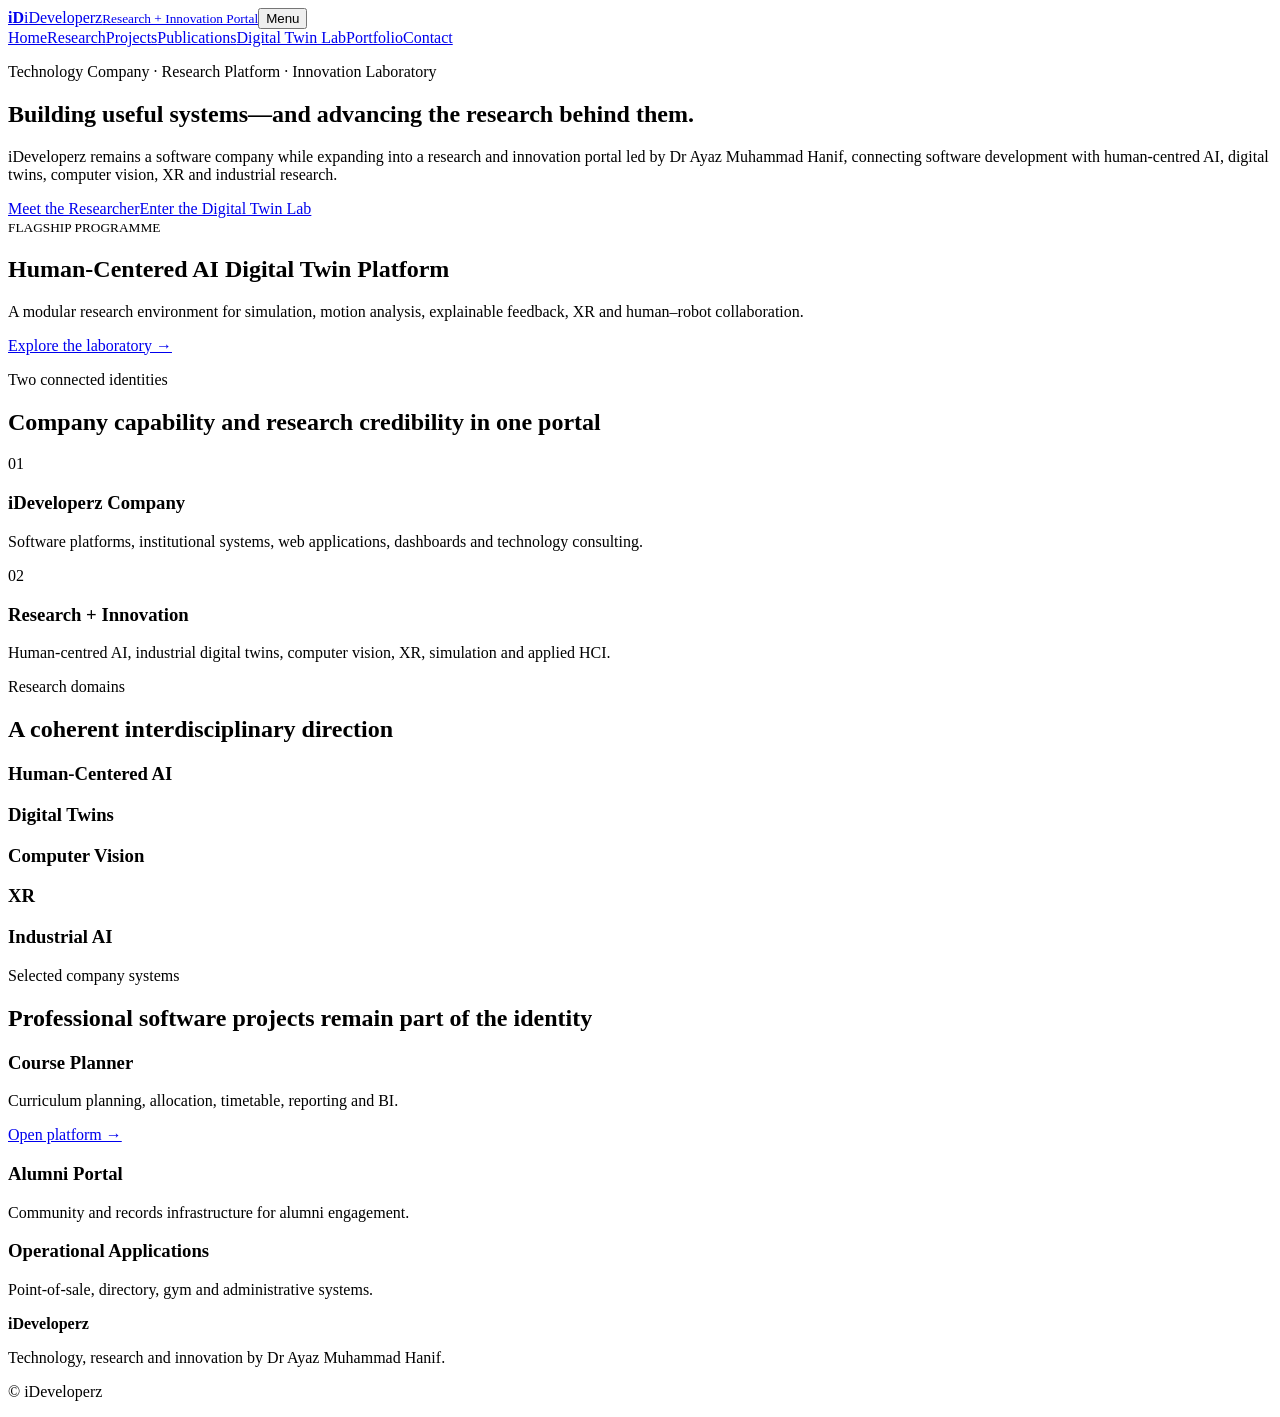
==== index.html @ bd7d1faa "Add iDeveloperz Research + Innovation Portal" ====
<!doctype html><html lang="en"><head><meta charset="utf-8"><meta name="viewport" content="width=device-width,initial-scale=1"><meta name="description" content="Company and research portal."><title>iDeveloperz | Research + Innovation Portal</title><link rel="preconnect" href="https://fonts.googleapis.com"><link rel="preconnect" href="https://fonts.gstatic.com" crossorigin><link href="https://fonts.googleapis.com/css2?family=Manrope:wght@400;600;700;800&family=Playfair+Display:wght@600;700&display=swap" rel="stylesheet"><link rel="stylesheet" href="assets/css/style.css"></head><body>
<header><div class="wrap nav"><a class="brand" href="index.html"><b>iD</b><span>iDeveloperz<small>Research + Innovation Portal</small></span></a><button id="menu">Menu</button><nav>
<a href="index.html">Home</a><a href="research.html">Research</a><a href="projects.html">Projects</a><a href="publications.html">Publications</a><a href="digital-twin-lab.html">Digital Twin Lab</a><a href="portfolio.html">Portfolio</a><a href="contact.html">Contact</a>
</nav></div></header>
<main>
<section class="hero"><div class="wrap grid2"><div><p class="eyebrow">Technology Company · Research Platform · Innovation Laboratory</p><h1>Building useful systems—and advancing the research behind them.</h1><p class="lead">iDeveloperz remains a software company while expanding into a research and innovation portal led by Dr Ayaz Muhammad Hanif, connecting software development with human-centred AI, digital twins, computer vision, XR and industrial research.</p><div class="actions"><a class="btn dark" href="research.html">Meet the Researcher</a><a class="btn" href="digital-twin-lab.html">Enter the Digital Twin Lab</a></div></div><aside class="darkcard"><small>FLAGSHIP PROGRAMME</small><h2>Human-Centered AI Digital Twin Platform</h2><p>A modular research environment for simulation, motion analysis, explainable feedback, XR and human–robot collaboration.</p><a href="digital-twin-lab.html">Explore the laboratory →</a></aside></div></section>
<section><div class="wrap"><div class="heading"><p class="eyebrow">Two connected identities</p><h2>Company capability and research credibility in one portal</h2></div><div class="cards two"><article><span>01</span><h3>iDeveloperz Company</h3><p>Software platforms, institutional systems, web applications, dashboards and technology consulting.</p></article><article><span>02</span><h3>Research + Innovation</h3><p>Human-centred AI, industrial digital twins, computer vision, XR, simulation and applied HCI.</p></article></div></div></section>
<section class="alt"><div class="wrap"><div class="heading"><p class="eyebrow">Research domains</p><h2>A coherent interdisciplinary direction</h2></div><div class="cards five"><article><h3>Human-Centered AI</h3></article><article><h3>Digital Twins</h3></article><article><h3>Computer Vision</h3></article><article><h3>XR</h3></article><article><h3>Industrial AI</h3></article></div></div></section>
<section><div class="wrap"><div class="heading"><p class="eyebrow">Selected company systems</p><h2>Professional software projects remain part of the identity</h2></div><div class="cards three"><article><h3>Course Planner</h3><p>Curriculum planning, allocation, timetable, reporting and BI.</p><a href="https://ideveloperz.com/course-planner/">Open platform →</a></article><article><h3>Alumni Portal</h3><p>Community and records infrastructure for alumni engagement.</p></article><article><h3>Operational Applications</h3><p>Point-of-sale, directory, gym and administrative systems.</p></article></div></div></section>
</main>
<footer><div class="wrap foot"><div><b>iDeveloperz</b><p>Technology, research and innovation by Dr Ayaz Muhammad Hanif.</p></div><p>© <span id="year"></span> iDeveloperz</p></div></footer><script src="assets/js/script.js"></script>
</body></html>
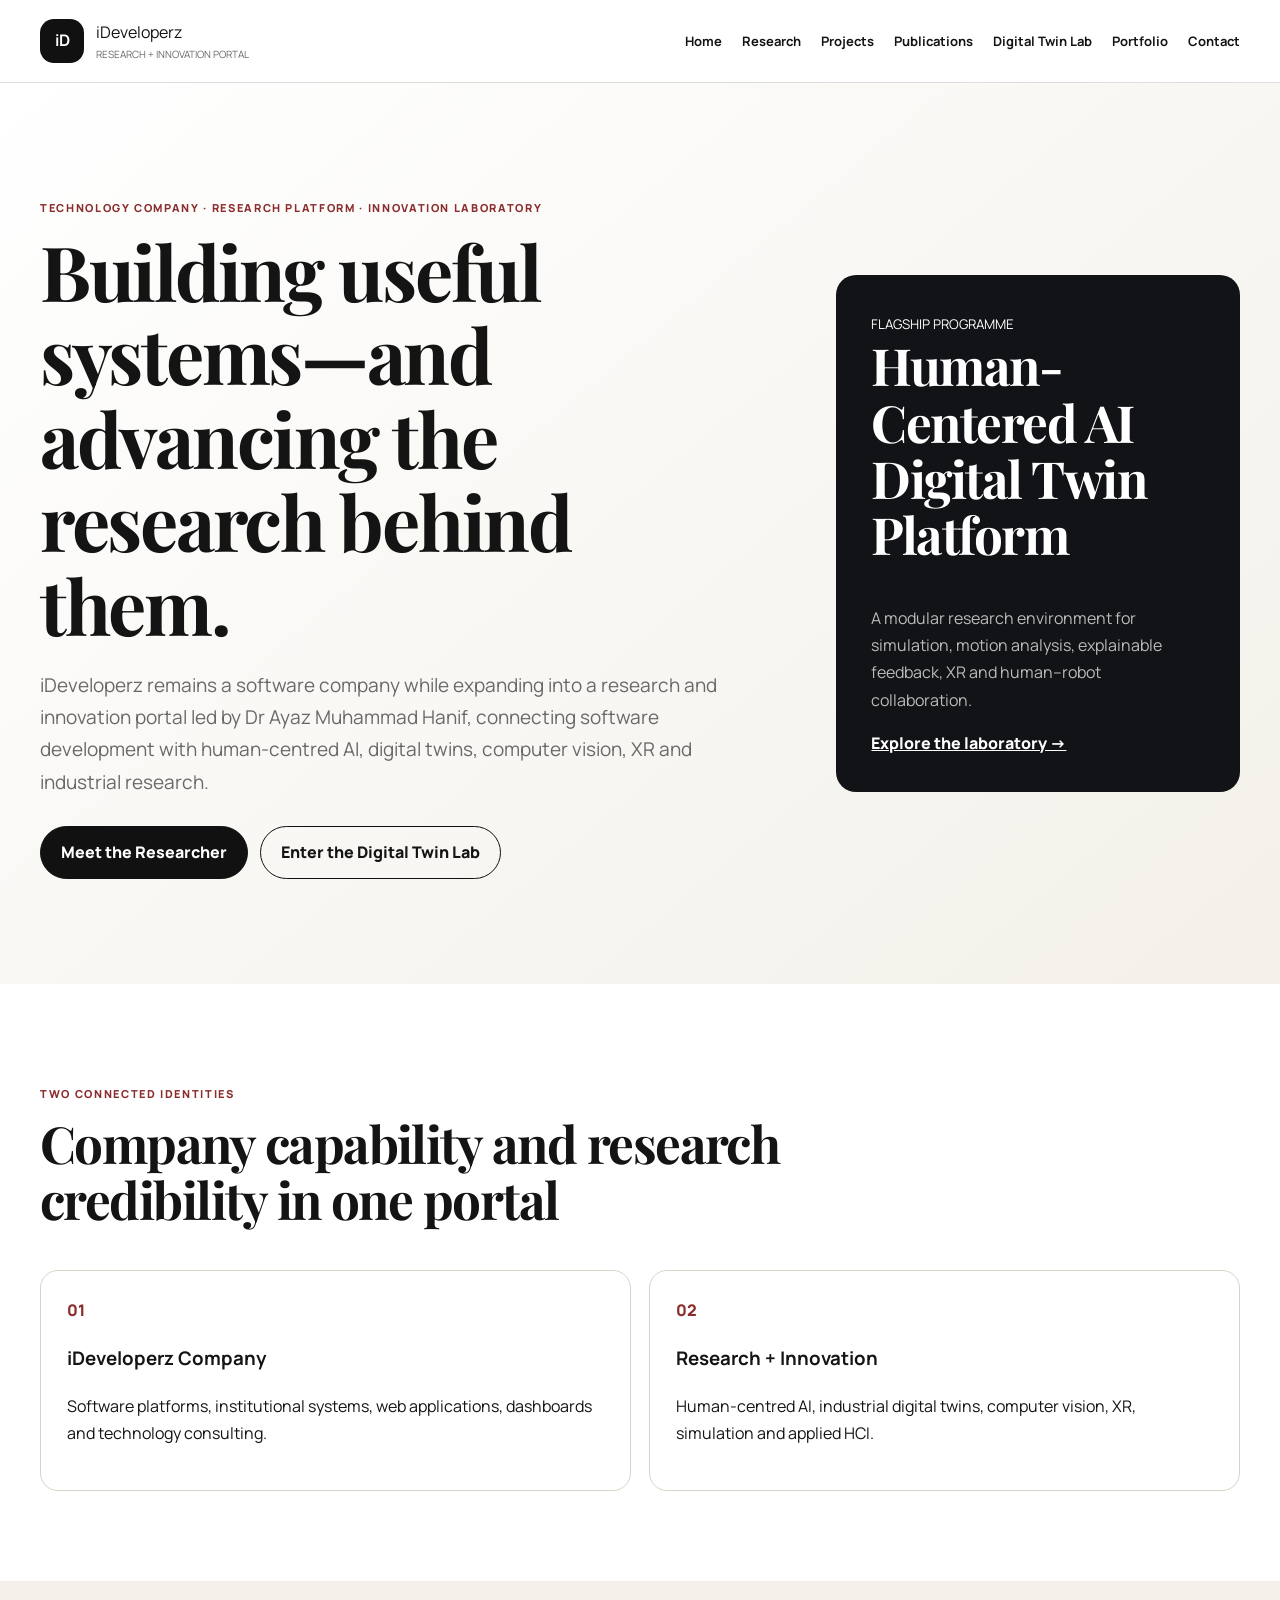
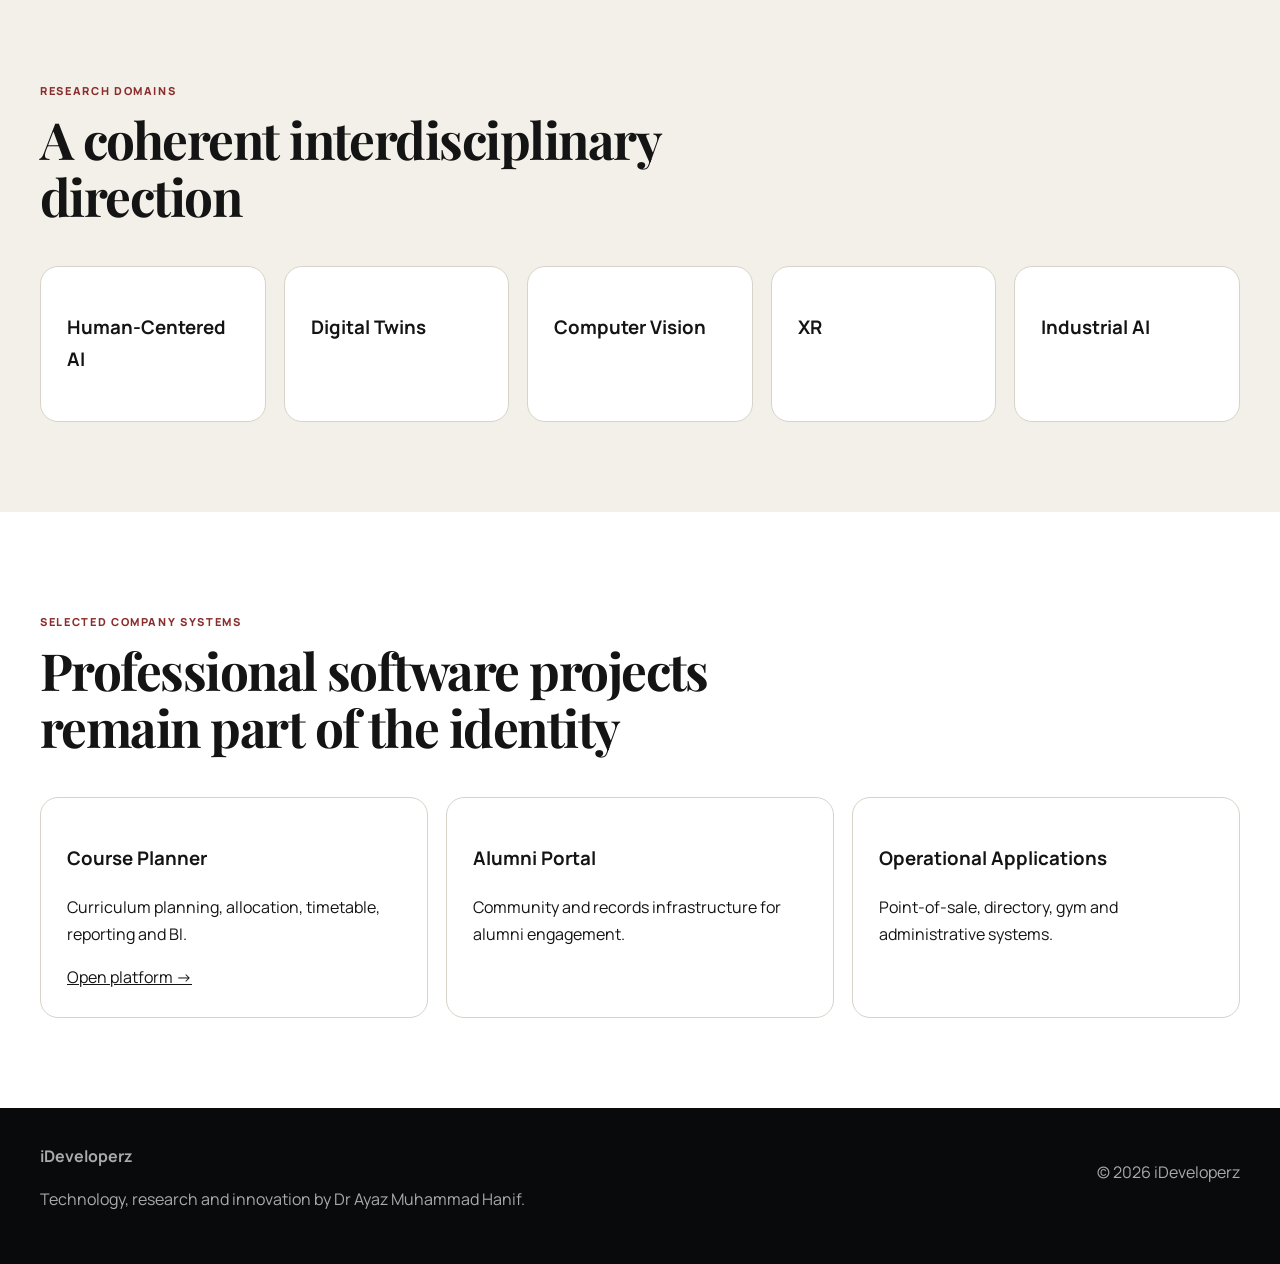
==== commit 7ad24297: "Improve SEO accessibility and crawler controls" ====
--- a/index.html
+++ b/index.html
@@ -1,4 +1,4 @@
-<!doctype html><html lang="en"><head><meta charset="utf-8"><meta name="viewport" content="width=device-width,initial-scale=1"><meta name="description" content="Company and research portal."><title>iDeveloperz | Research + Innovation Portal</title><link rel="preconnect" href="https://fonts.googleapis.com"><link rel="preconnect" href="https://fonts.gstatic.com" crossorigin><link href="https://fonts.googleapis.com/css2?family=Manrope:wght@400;600;700;800&family=Playfair+Display:wght@600;700&display=swap" rel="stylesheet"><link rel="stylesheet" href="assets/css/style.css"></head><body>
+<!doctype html><html lang="en"><head><meta charset="utf-8"><meta name="viewport" content="width=device-width,initial-scale=1"><meta name="description" content="iDeveloperz connects software systems with human-centred AI, digital twins, computer vision, XR and industrial research."><link rel="canonical" href="https://www.ideveloperz.com/"><meta property="og:title" content="iDeveloperz | Research + Innovation Portal"><meta property="og:description" content="Software, research and innovation led by Dr Ayaz Muhammad Hanif."><meta property="og:type" content="website"><meta property="og:url" content="https://www.ideveloperz.com/"><title>iDeveloperz | Research + Innovation Portal</title><link rel="preconnect" href="https://fonts.googleapis.com"><link rel="preconnect" href="https://fonts.gstatic.com" crossorigin><link href="https://fonts.googleapis.com/css2?family=Manrope:wght@400;600;700;800&family=Playfair+Display:wght@600;700&display=swap" rel="stylesheet"><link rel="stylesheet" href="assets/css/style.css"></head><body>
 <header><div class="wrap nav"><a class="brand" href="index.html"><b>iD</b><span>iDeveloperz<small>Research + Innovation Portal</small></span></a><button id="menu">Menu</button><nav>
 <a href="index.html">Home</a><a href="research.html">Research</a><a href="projects.html">Projects</a><a href="publications.html">Publications</a><a href="digital-twin-lab.html">Digital Twin Lab</a><a href="portfolio.html">Portfolio</a><a href="contact.html">Contact</a>
 </nav></div></header>
@@ -9,4 +9,4 @@
 <section><div class="wrap"><div class="heading"><p class="eyebrow">Selected company systems</p><h2>Professional software projects remain part of the identity</h2></div><div class="cards three"><article><h3>Course Planner</h3><p>Curriculum planning, allocation, timetable, reporting and BI.</p><a href="https://ideveloperz.com/course-planner/">Open platform →</a></article><article><h3>Alumni Portal</h3><p>Community and records infrastructure for alumni engagement.</p></article><article><h3>Operational Applications</h3><p>Point-of-sale, directory, gym and administrative systems.</p></article></div></div></section>
 </main>
 <footer><div class="wrap foot"><div><b>iDeveloperz</b><p>Technology, research and innovation by Dr Ayaz Muhammad Hanif.</p></div><p>© <span id="year"></span> iDeveloperz</p></div></footer><script src="assets/js/script.js"></script>
-</body></html>+<script type="application/ld+json">{"@context":"https://schema.org","@type":"Organization","name":"iDeveloperz","url":"https://www.ideveloperz.com/","founder":{"@type":"Person","name":"Dr Ayaz Muhammad Hanif"},"sameAs":["https://github.com/Dr-AMH","https://scholar.google.com/citations?user=HZ_1qcAAAAJ"]}</script></body></html>
--- a/assets/css/style.css
+++ b/assets/css/style.css
@@ -0,0 +1,5 @@
+
+:root{--ink:#141414;--muted:#686868;--paper:#f3f0e9;--line:#d8d3c8;--accent:#8b2d2d;--max:1200px}
+*{box-sizing:border-box}body{margin:0;font-family:Manrope,Arial,sans-serif;color:var(--ink);line-height:1.7}a{color:inherit}.wrap{width:min(calc(100% - 40px),var(--max));margin:auto}header{position:sticky;top:0;z-index:20;background:#fffffff2;border-bottom:1px solid #ddd}.nav{min-height:82px;display:flex;align-items:center;justify-content:space-between;gap:20px}.brand{display:flex;align-items:center;gap:12px;text-decoration:none}.brand>b{width:44px;height:44px;display:grid;place-items:center;background:#111;color:#fff;border-radius:14px}.brand span{display:flex;flex-direction:column}.brand small{font-size:10px;text-transform:uppercase;color:var(--muted)}nav{display:flex;gap:20px}nav a{text-decoration:none;font-size:13px;font-weight:700}#menu{display:none}.hero,.pagehero,.labhero{padding:105px 0;background:linear-gradient(140deg,#fff,var(--paper))}.labhero,.darksec{background:#111316;color:#fff}.grid2,.split,.profile{display:grid;grid-template-columns:1.35fr .75fr;gap:70px;align-items:center}.profile{grid-template-columns:260px 1fr}h1,h2{font-family:"Playfair Display",serif;line-height:1.1;letter-spacing:-.03em}h1{font-size:clamp(44px,6vw,76px);margin:0 0 22px}h2{font-size:clamp(34px,4vw,52px);margin-top:0}.lead{font-size:19px;color:var(--muted)}.labhero .lead{color:#ccc}.eyebrow{font-size:11px;font-weight:800;letter-spacing:.15em;text-transform:uppercase;color:var(--accent)}.actions{display:flex;gap:12px;flex-wrap:wrap;margin-top:28px}.btn{display:inline-flex;padding:12px 20px;border:1px solid #111;border-radius:999px;text-decoration:none;font-weight:800}.btn.dark{background:#111;color:#fff}.darkcard,.vision{background:#111316;color:#fff;padding:35px;border-radius:20px}.darkcard p,.vision p{color:#bbb}.darkcard a{color:#fff;font-weight:800}section{padding:90px 0}.alt{background:var(--paper)}.heading{max-width:760px;margin-bottom:40px}.cards{display:grid;gap:18px}.cards article{border:1px solid var(--line);padding:26px;border-radius:18px;background:#fff}.cards span{color:var(--accent);font-weight:800}.two{grid-template-columns:repeat(2,1fr)}.three{grid-template-columns:repeat(3,1fr)}.four{grid-template-columns:repeat(4,1fr)}.five{grid-template-columns:repeat(5,1fr)}.photo{aspect-ratio:4/5;background:#ddd5c9;border-radius:20px;display:grid;place-items:center;text-align:center;font-weight:800;color:#777}.prose{font-size:17px;color:var(--muted)}.flow{max-width:760px;margin:auto;text-align:center}.flow div{background:#fff;border:1px solid var(--line);padding:18px;border-radius:14px;font-weight:800}.flow b{font-size:28px;color:#aaa}.big{font-size:25px!important;color:#fff!important}.shots{display:grid;grid-template-columns:repeat(5,1fr);gap:12px;margin:35px 0}.shots div,.gallery div{aspect-ratio:4/3;background:#d8d1c5;border-radius:14px;display:grid;place-items:center;color:#777;font-weight:800}.future{margin-top:35px;padding:28px;background:var(--paper);border-left:5px solid var(--accent)}.architecture{display:grid;gap:12px;max-width:900px;margin:auto}.architecture div{padding:20px;background:#fff;border:1px solid var(--line);border-radius:14px;font-weight:800}.architecture small{display:block;color:var(--muted);font-weight:400}.modules article{background:#1b1d20;border-color:#333;color:#fff}.objectives{font-size:17px}.objectives li{padding:10px}.timeline{display:grid;grid-template-columns:repeat(6,1fr);gap:12px}.timeline article{background:#fff;border-top:4px solid var(--accent);padding:18px}.timeline b{font-size:26px}.pubgroups{display:grid;gap:35px}.pubgroups article{border-bottom:1px solid var(--line);padding-bottom:30px}.placeholder{background:var(--paper);padding:22px;border-radius:14px;color:var(--muted)}.gallery{display:grid;grid-template-columns:repeat(3,1fr);gap:16px}.contactbox{background:var(--paper);padding:35px;border-radius:20px}.links{border-top:1px solid var(--line)}.links a{display:flex;justify-content:space-between;padding:20px 0;border-bottom:1px solid var(--line);text-decoration:none;font-weight:800}.links span{color:var(--muted);font-weight:400}footer{background:#090a0b;color:#aaa;padding:35px 0}.foot{display:flex;justify-content:space-between}
+@media(max-width:980px){.grid2,.split,.profile{grid-template-columns:1fr}.five,.four,.three,.timeline{grid-template-columns:repeat(2,1fr)}.shots{grid-template-columns:repeat(2,1fr)}}
+@media(max-width:760px){#menu{display:block}.nav nav{display:none;position:absolute;top:82px;left:0;right:0;background:#fff;padding:20px;flex-direction:column}.nav nav.open{display:flex}.two,.three,.four,.five,.timeline,.shots,.gallery{grid-template-columns:1fr}section,.hero,.pagehero,.labhero{padding:65px 0}.foot{display:block}}
